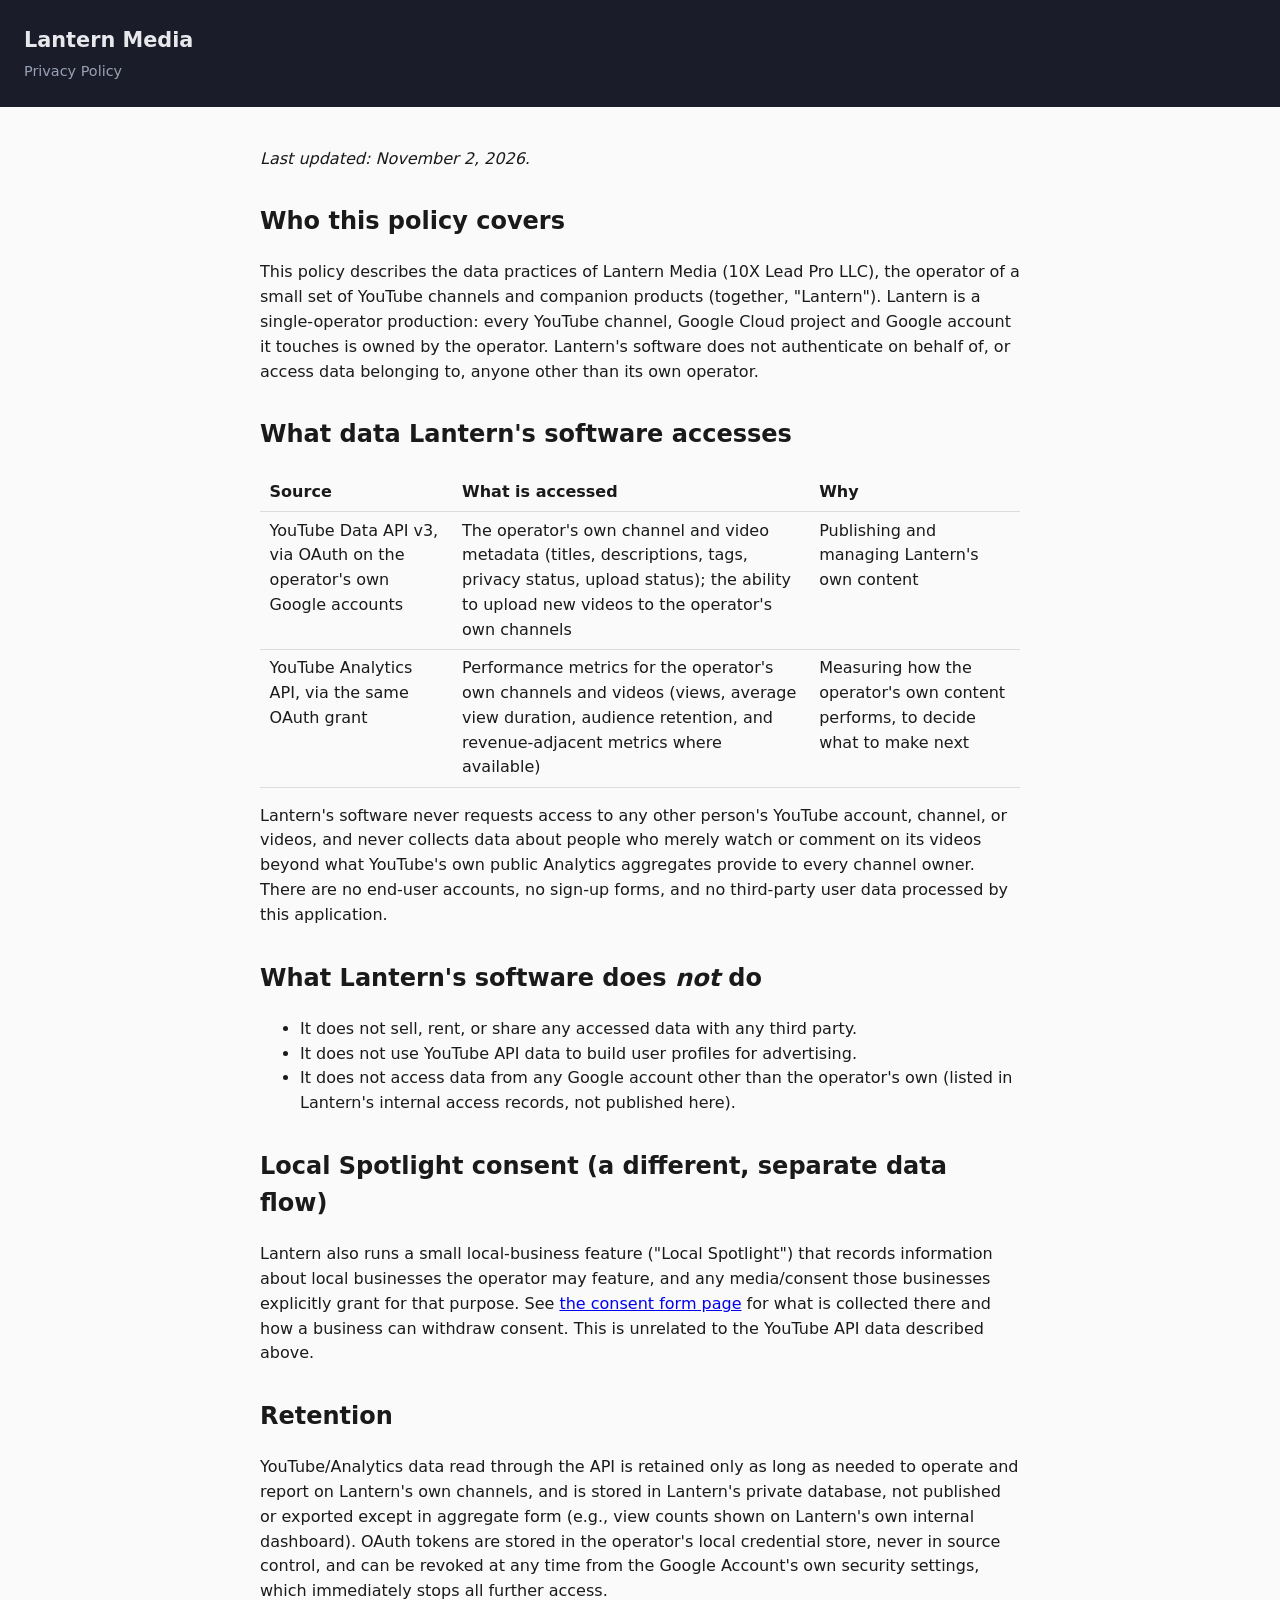
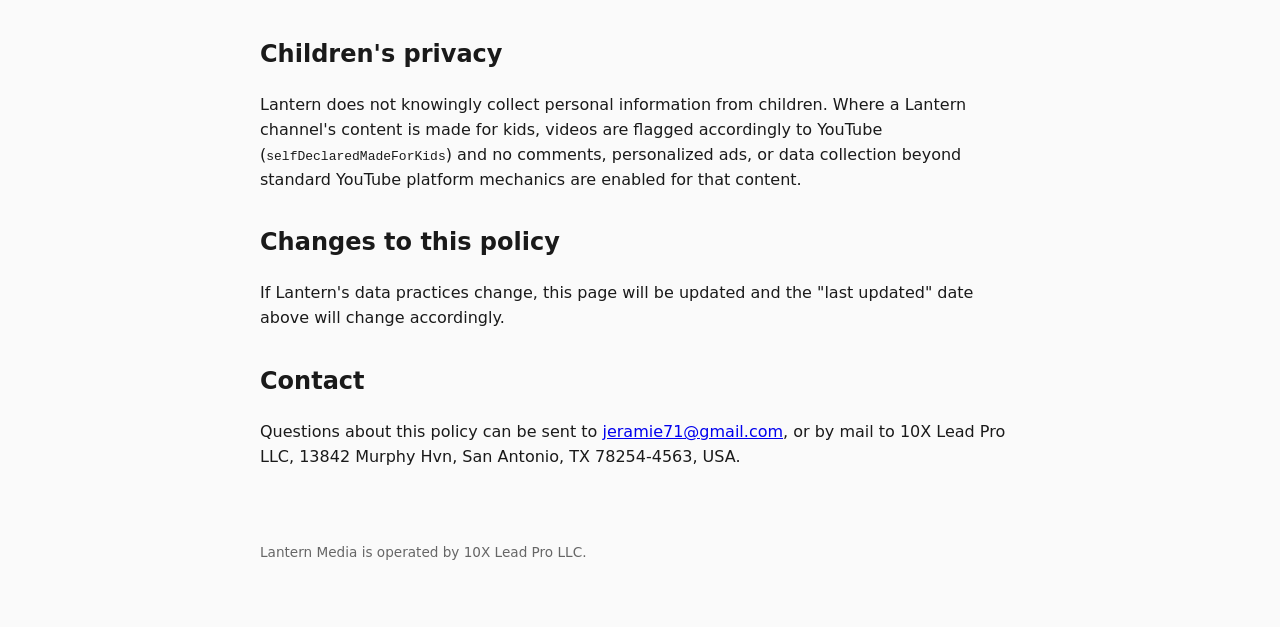
==== privacy.html @ 75151cc8 "10X Lead Pro LLC site: home, privacy, terms Co-Authored-By: Claude Fable 5.1 <noreply@anthropic.com>" ====
﻿<!DOCTYPE html>
<html lang="en">
<head>
<meta charset="utf-8">
<meta name="viewport" content="width=device-width, initial-scale=1">
<title>Privacy Policy â€” Lantern Media</title>
<link rel="stylesheet" href="style.css">
</head>
<body>
<header>
  <h1>Lantern Media</h1>
  <p>Privacy Policy</p>
</header>
<main>
  <p><em>Last updated: November 2, 2026.</em></p>

  <h2>Who this policy covers</h2>
  <p>
    This policy describes the data practices of Lantern Media
    (10X Lead Pro LLC),
    the operator of a small set of YouTube channels and companion
    products (together, "Lantern"). Lantern is a single-operator
    production: every YouTube channel, Google Cloud project and Google
    account it touches is owned by the operator. Lantern's software does
    not authenticate on behalf of, or access data belonging to, anyone
    other than its own operator.
  </p>

  <h2>What data Lantern's software accesses</h2>
  <table>
    <tr><th>Source</th><th>What is accessed</th><th>Why</th></tr>
    <tr>
      <td>YouTube Data API v3, via OAuth on the operator's own Google
          accounts</td>
      <td>The operator's own channel and video metadata (titles,
          descriptions, tags, privacy status, upload status); the
          ability to upload new videos to the operator's own channels</td>
      <td>Publishing and managing Lantern's own content</td>
    </tr>
    <tr>
      <td>YouTube Analytics API, via the same OAuth grant</td>
      <td>Performance metrics for the operator's own channels and videos
          (views, average view duration, audience retention, and
          revenue-adjacent metrics where available)</td>
      <td>Measuring how the operator's own content performs, to decide
          what to make next</td>
    </tr>
  </table>
  <p>
    Lantern's software never requests access to any other person's
    YouTube account, channel, or videos, and never collects data about
    people who merely watch or comment on its videos beyond what
    YouTube's own public Analytics aggregates provide to every channel
    owner. There are no end-user accounts, no sign-up forms, and no
    third-party user data processed by this application.
  </p>

  <h2>What Lantern's software does <em>not</em> do</h2>
  <ul>
    <li>It does not sell, rent, or share any accessed data with any
        third party.</li>
    <li>It does not use YouTube API data to build user profiles for
        advertising.</li>
    <li>It does not access data from any Google account other than the
        operator's own (listed in Lantern's internal access records,
        not published here).</li>
  </ul>

  <h2>Local Spotlight consent (a different, separate data flow)</h2>
  <p>
    Lantern also runs a small local-business feature ("Local Spotlight")
    that records information about local businesses the operator may
    feature, and any media/consent those businesses explicitly grant for
    that purpose. See <a href="consent.html">the consent form page</a>
    for what is collected there and how a business can withdraw consent.
    This is unrelated to the YouTube API data described above.
  </p>

  <h2>Retention</h2>
  <p>
    YouTube/Analytics data read through the API is retained only as long
    as needed to operate and report on Lantern's own channels, and is
    stored in Lantern's private database, not published or exported
    except in aggregate form (e.g., view counts shown on Lantern's own
    internal dashboard). OAuth tokens are stored in the operator's local
    credential store, never in source control, and can be revoked at any
    time from the Google Account's own security settings, which
    immediately stops all further access.
  </p>

  <h2>Children's privacy</h2>
  <p>
    Lantern does not knowingly collect personal information from
    children. Where a Lantern channel's content is made for kids, videos
    are flagged accordingly to YouTube (<code>selfDeclaredMadeForKids</code>)
    and no comments, personalized ads, or data collection beyond
    standard YouTube platform mechanics are enabled for that content.
  </p>

  <h2>Changes to this policy</h2>
  <p>
    If Lantern's data practices change, this page will be updated and
    the "last updated" date above will change accordingly.
  </p>

  <h2>Contact</h2>
  <p>
    Questions about this policy can be sent to
    <a href="mailto:jeramie71@gmail.com">jeramie71@gmail.com</a>,
    or by mail to
    10X Lead Pro LLC, 13842 Murphy Hvn, San Antonio, TX 78254-4563, USA.
  </p>
</main>
<footer>
  Lantern Media is operated by 10X Lead Pro LLC.
</footer>
</body>
</html>
---- style.css ----
/* Shared stylesheet for Lantern's public static pages (site/). Plain and
   legible on purpose -- these are policy/consent pages, not the product. */
body {
  font-family: system-ui, sans-serif;
  margin: 0;
  background: #fafafa;
  color: #1a1a1a;
  line-height: 1.55;
}
header {
  padding: 1.5rem;
  background: #1a1d29;
  color: #e8e8ec;
}
header h1 { margin: 0; font-size: 1.3rem; }
header p { margin: 0.25rem 0 0; color: #9aa0b4; font-size: 0.9rem; }
main {
  max-width: 760px;
  margin: 0 auto;
  padding: 1.5rem;
}
h2 { margin-top: 2rem; }
.needs-jeramie {
  background: #fff3cd;
  border: 1px solid #e0c35c;
  border-radius: 6px;
  padding: 0.15rem 0.5rem;
  font-family: ui-monospace, monospace;
  font-size: 0.85em;
  color: #6b5600;
}
footer {
  max-width: 760px;
  margin: 2rem auto;
  padding: 0 1.5rem 2rem;
  color: #666;
  font-size: 0.85rem;
}
table { border-collapse: collapse; width: 100%; margin: 1rem 0; }
th, td { text-align: left; padding: 0.4rem 0.6rem; border-bottom: 1px solid #ddd; vertical-align: top; }
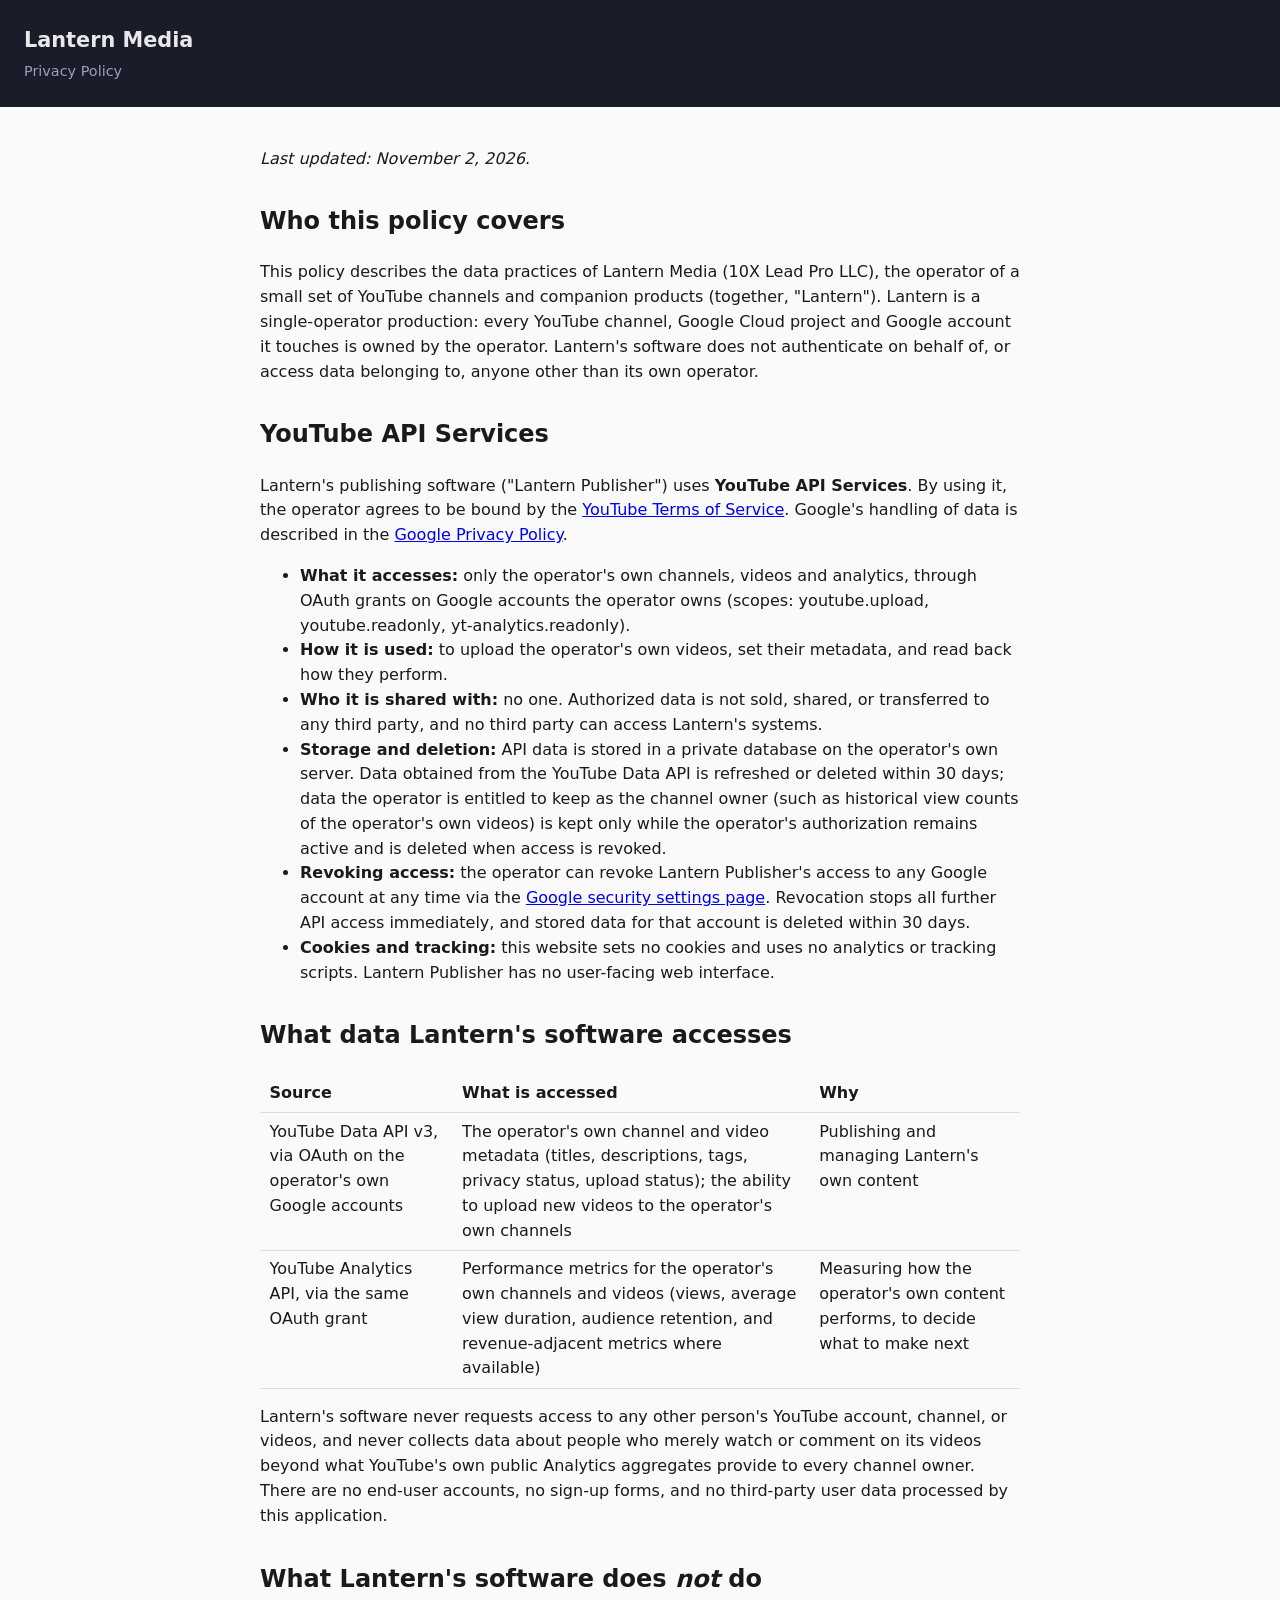
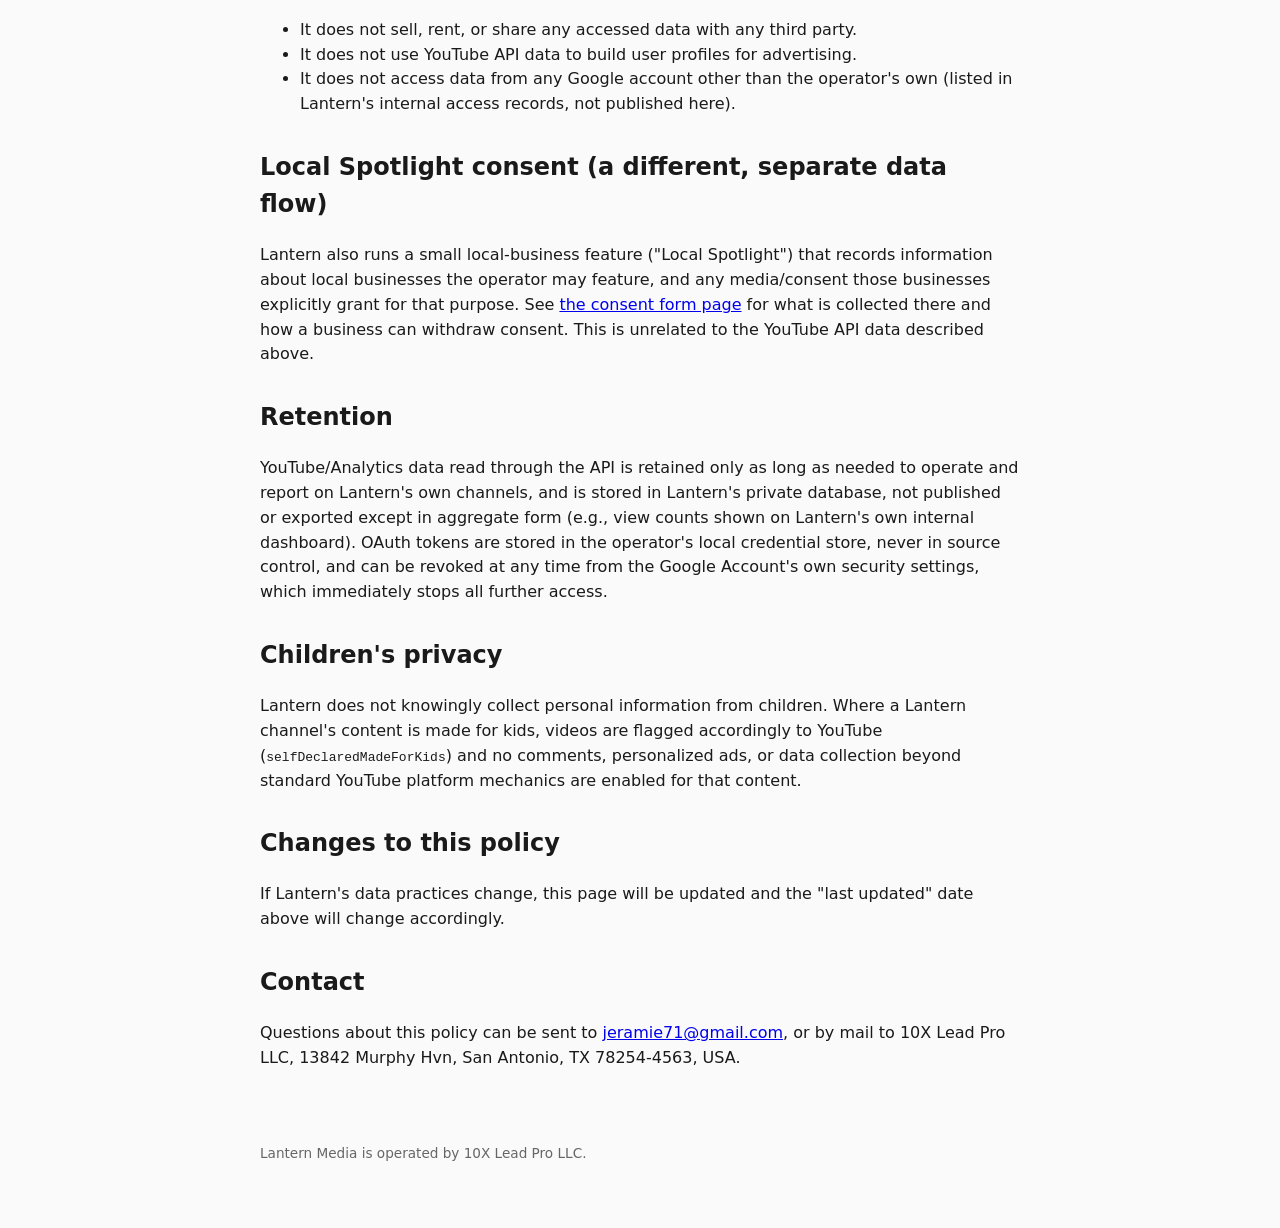
==== commit 7b61baa2: "Add YouTube API Services disclosures to home and privacy pages Co-Authored-By: Claude Fable 5.1 <nor" ====
--- a/privacy.html
+++ b/privacy.html
@@ -3,7 +3,7 @@
 <head>
 <meta charset="utf-8">
 <meta name="viewport" content="width=device-width, initial-scale=1">
-<title>Privacy Policy â€” Lantern Media</title>
+<title>Privacy Policy - Lantern Media</title>
 <link rel="stylesheet" href="style.css">
 </head>
 <body>
@@ -25,6 +25,43 @@
     not authenticate on behalf of, or access data belonging to, anyone
     other than its own operator.
   </p>
+
+  <h2>YouTube API Services</h2>
+  <p>
+    Lantern's publishing software ("Lantern Publisher") uses
+    <strong>YouTube API Services</strong>. By using it, the operator
+    agrees to be bound by the
+    <a href="https://www.youtube.com/t/terms">YouTube Terms of Service</a>.
+    Google's handling of data is described in the
+    <a href="https://policies.google.com/privacy">Google Privacy Policy</a>.
+  </p>
+  <ul>
+    <li><strong>What it accesses:</strong> only the operator's own channels,
+        videos and analytics, through OAuth grants on Google accounts the
+        operator owns (scopes: youtube.upload, youtube.readonly,
+        yt-analytics.readonly).</li>
+    <li><strong>How it is used:</strong> to upload the operator's own
+        videos, set their metadata, and read back how they perform.</li>
+    <li><strong>Who it is shared with:</strong> no one. Authorized data is
+        not sold, shared, or transferred to any third party, and no
+        third party can access Lantern's systems.</li>
+    <li><strong>Storage and deletion:</strong> API data is stored in a
+        private database on the operator's own server. Data obtained from
+        the YouTube Data API is refreshed or deleted within 30 days; data
+        the operator is entitled to keep as the channel owner (such as
+        historical view counts of the operator's own videos) is kept only
+        while the operator's authorization remains active and is deleted
+        when access is revoked.</li>
+    <li><strong>Revoking access:</strong> the operator can revoke Lantern
+        Publisher's access to any Google account at any time via the
+        <a href="https://security.google.com/settings/security/permissions">Google
+        security settings page</a>. Revocation stops all further API
+        access immediately, and stored data for that account is deleted
+        within 30 days.</li>
+    <li><strong>Cookies and tracking:</strong> this website sets no
+        cookies and uses no analytics or tracking scripts. Lantern
+        Publisher has no user-facing web interface.</li>
+  </ul>
 
   <h2>What data Lantern's software accesses</h2>
   <table>
